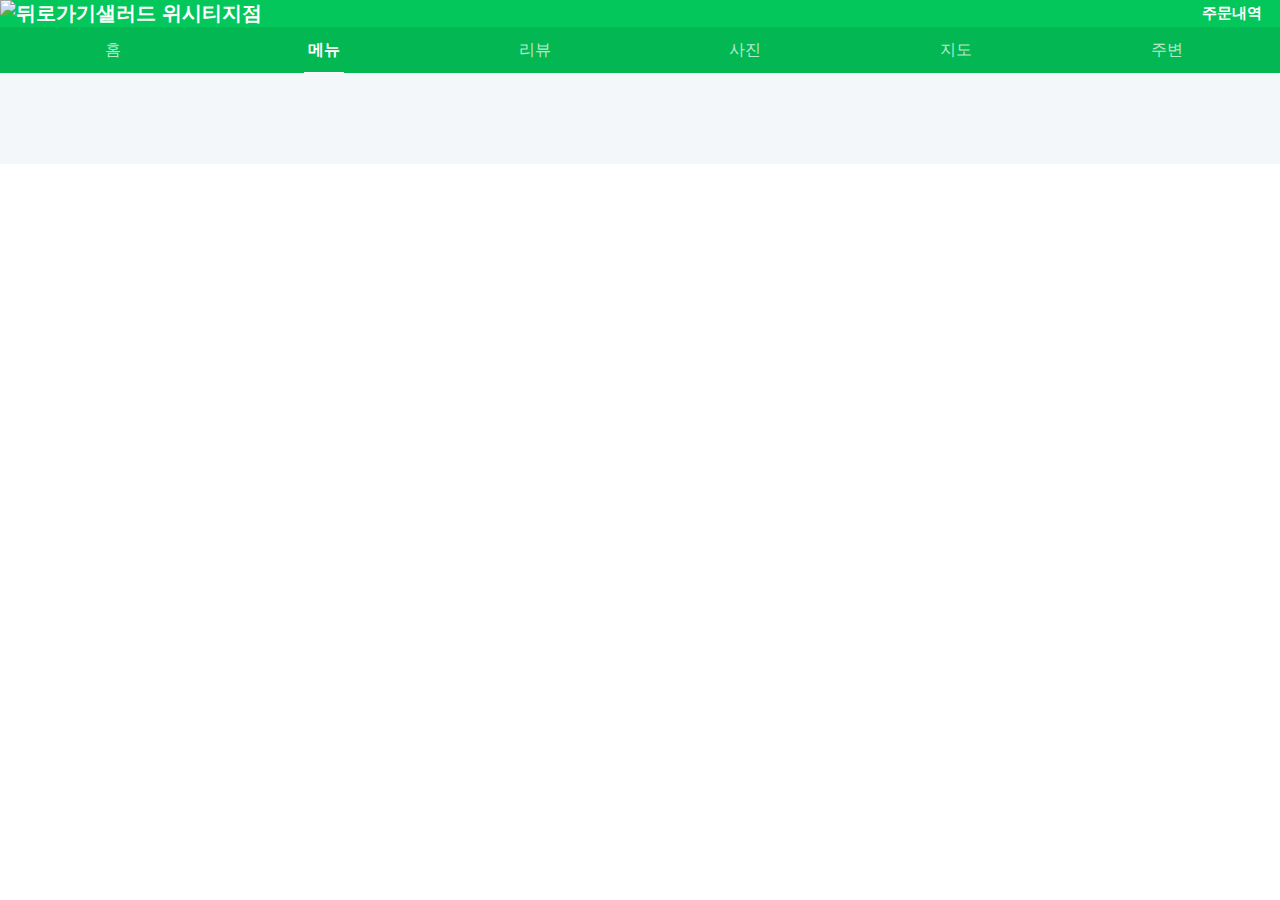
==== Markup_work1/docs/detail.html @ b6ff1b32 "sass 폴더 구조변경 / detail html 생성" ====
<!DOCTYPE html>
<html lang="en">
  <head>
    <meta charset="UTF-8" />
    <meta http-equiv="X-UA-Compatible" content="IE=edge" />
    <meta name="viewport" content="width=device-width, initial-scale=1.0" />
    <title>제로베이스 마크업</title>
    <link rel="stylesheet" href="../assets/css/styles.css" />
  </head>
  <body>
    <div class="container">
      <!-- 고정헤더영역 -->
      <header class="header-area">
        <div class="place-header" role="banner">
          <h1 class="title">
            <a href="#" class="link-back">
              <img src="../assets/images/ico-back.svg" alt="뒤로가기" />
            </a>
            샐러드 위시티지점
          </h1>
          <a href="#" class="my-orders">주문내역</a>
        </div>
        <div class="place-tab scroll-x" role="tablist">
          <!-- <div class="place-tab" role="tablist"> -->
          <div class="tab-inner">
            <a href="#" class="tab" role="tab">
              <span class="txt">홈</span>
            </a>
            <a href="#" class="tab is-active" role="tab">
              <span class="txt">메뉴</span>
            </a>
            <a href="#" class="tab" role="tab">
              <span class="txt">리뷰</span>
            </a>
            <a href="#" class="tab" role="tab">
              <span class="txt">사진</span>
            </a>
            <a href="#" class="tab" role="tab">
              <span class="txt">지도</span>
            </a>
            <a href="#" class="tab" role="tab">
              <span class="txt">주변</span>
            </a>
          </div>
        </div>
      </header>
      <!-- // 고정헤더영역 -->

      
    </div>
  </body>
</html>
---- Markup_work1/assets/css/styles.css ----
.screen-out {
  position: absolute;
  width: 0;
  height: 0;
  line-height: 0;
  overflow: hidden;
  text-indent: -9999px;
}

.scroll-x {
  overflow-x: auto;
  overflow-y: hidden;
  white-space: nowrap;
  -webkit-overflow-scrolling: touch;
  -ms-overflow-style: none;
  scrollbar-width: none;
}
.scroll-x::-webkit-scrollbar {
  display: none;
}

body {
  min-width: 320px;
  line-height: normal;
  font-size: 14px;
  color: #000;
  scroll-behavior: smooth;
  -webkit-font-smoothing: antialiased;
  -moz-osx-font-smoothing: grayscale;
}

body,
input,
textarea,
select,
table,
button,
code {
  font-family: Noto Sans KR, -apple-system, BlinkMacSystemFont, helvetica, Apple SD Gothic Neo, sans-serif;
  font-size: 16px;
}

*,
*::before,
*::after {
  box-sizing: border-box;
  margin: 0;
  padding: 0;
  -webkit-tap-highlight-color: rgba(0, 0, 0, 0);
}

.hidden,
[hidden] {
  display: none !important;
}

ul,
ol,
li {
  list-style: none;
}

a {
  color: inherit;
  cursor: pointer;
  text-decoration: none;
}
a:hover, a:focus {
  text-decoration: none;
}

button {
  border: 0;
  background-color: transparent;
  cursor: pointer;
}
button:disabled {
  cursor: not-allowed;
}

select,
input,
textarea,
button {
  -webkit-appearance: none;
}

input[type=number] {
  -moz-appearance: textfield;
}

input:disabled {
  background-color: rgba(255, 255, 255, 0);
  cursor: not-allowed;
}

select {
  border: 0;
  background-color: transparent;
  cursor: pointer;
}
select::-ms-expand {
  display: none;
}

input,
textarea {
  font-size: inherit;
  border: 0;
}
input::placeholder,
textarea::placeholder {
  /* Chrome, Safari, Firefox */
  color: #444;
  opacity: 1;
}
input:-ms-input-placeholder,
textarea:-ms-input-placeholder {
  /* IE, Edge */
  color: #444;
  opacity: 1;
}
input[readonly]::placeholder, input:disabled::placeholder,
textarea[readonly]::placeholder,
textarea:disabled::placeholder {
  /* Chrome, Safari, Firefox */
  color: rgba(0, 0, 0, 0.2);
  opacity: 1;
}
input[readonly]:-ms-input-placeholder, input:disabled:-ms-input-placeholder,
textarea[readonly]:-ms-input-placeholder,
textarea:disabled:-ms-input-placeholder {
  /* IE, Edge */
  color: rgba(0, 0, 0, 0.2);
  opacity: 1;
}
input::-ms-clear, input::-ms-reveal,
textarea::-ms-clear,
textarea::-ms-reveal {
  /* IE, Edge */
  display: none;
}
input::-webkit-inner-spin-button, input::-webkit-outer-spin-button,
textarea::-webkit-inner-spin-button,
textarea::-webkit-outer-spin-button {
  -webkit-appearance: none;
}

.header-area {
  position: fixed;
  top: 0;
  left: 0;
  width: 100%;
  background-color: #03c75a;
  color: #fff;
  z-index: 5000;
}
.header-area .place-header {
  display: flex;
  justify-content: space-between;
  align-items: center;
}
.header-area .place-header .title {
  display: flex;
  align-items: center;
  font-size: 20px;
  font-weight: 600;
}
.header-area .place-header .link-back {
  display: flex;
}
.header-area .place-header .my-orders {
  padding-right: 18px;
  font-size: 15px;
  font-weight: 700;
}
.header-area .place-tab {
  display: flex;
  height: 46px;
  background-color: #03b753;
}
.header-area .tab-inner {
  display: flex;
  justify-content: space-between;
  align-items: center;
  padding: 0 8px;
  width: 100%;
}
.header-area .tab-inner .tab {
  flex: 1;
  padding: 0 12px;
  font-size: 16px;
  text-align: center;
  opacity: 0.7;
}
.header-area .tab-inner .tab.is-active {
  font-weight: 700;
  opacity: 1;
}
.header-area .tab-inner .tab.is-active .txt::after {
  content: "";
  position: absolute;
  bottom: 0;
  left: 0;
  right: 0;
  height: 2px;
  background-color: #fff;
}
.header-area .tab-inner .tab .txt {
  position: relative;
  display: inline-block;
  padding: 0 4px;
  line-height: 48px;
}

.menu-item {
  display: flex;
  align-items: center;
  padding: 18px;
  margin: 0 -18px;
}
.menu-item:not(:last-child) {
  border-bottom: 1px solid #f2f2f2;
}
.menu-item .menu-detail {
  display: flex;
  align-items: center;
  flex: 1;
}
.menu-item .menu-img-area {
  position: relative;
  flex-shrink: 0;
  margin-right: 12px;
  border-radius: 5px;
  overflow: hidden;
}
.menu-item .menu-img-area:not(.no-img)::after {
  content: "";
  position: absolute;
  top: 0;
  left: 0;
  right: 0;
  bottom: 0;
  background-color: rgba(0, 0, 0, 0.06);
}
.menu-item .menu-img-area .menu-img {
  display: block;
}
.menu-item .menu-desc {
  margin-top: 4px;
  letter-spacing: -0.4px;
  color: #8f8f8f;
  font-size: 14px;
  line-height: 19px;
  max-height: 38px;
  overflow: hidden;
  display: -webkit-box;
  -webkit-line-clamp: 2;
  -webkit-box-orient: vertical; /* autoprefixer: off */
}
.menu-item .menu-price {
  margin-top: 4px;
  line-height: 1.4;
  font-size: 15px;
  font-weight: 700;
  color: #ff3d3b;
}
.menu-item .btn-cart {
  position: relative;
  display: flex;
  justify-content: center;
  align-items: center;
  margin-left: 16px;
  width: 40px;
  height: 40px;
  border-radius: 5px;
  border: 1px solid #f9f9f9;
}
.menu-item .btn-cart .ico-cart {
  width: 20px;
  height: 20px;
}
.menu-item .btn-cart .num {
  position: absolute;
  top: 3px;
  right: 3px;
  width: 18px;
  height: 18px;
  line-height: 18px;
  border-radius: 50%;
  background-color: #ff3d3b;
  font-size: 12px;
  font-weight: 700;
  text-align: center;
  color: #fff;
}
.menu-item .btn-cart.disabled {
  font-size: 12px;
  border: 0;
  background-color: #eee;
  color: #777;
  cursor: not-allowed;
  pointer-events: none;
}

.menu-name-group {
  display: flex;
  align-items: center;
}
.menu-name-group .menu-name {
  font-size: 17px;
  line-height: 22px;
  font-weight: 700;
  color: #333;
}
.menu-name-group .ico-new {
  margin-left: 4px;
}
.menu-name-group .badge-popular {
  margin-left: 6px;
}

.menu-info-group {
  display: flex;
  flex-shrink: 0;
  margin-top: 4px;
  font-size: 14px;
}
.menu-info-group .menu-grade {
  flex-shrink: 0;
  font-weight: 700;
  color: #333;
}
.menu-info-group .menu-grade .ico-star {
  margin-right: 2px;
}
.menu-info-group .menu-grade + .menu-number-of-order::before {
  content: "";
  display: inline-block;
  width: 1px;
  height: 12px;
  margin: 0 8px;
  background-color: #ededed;
  transform: translateY(1px);
}
.menu-info-group .menu-number-of-order {
  flex-shrink: 0;
  color: #8f8f8f;
}
.menu-info-group .menu-number-of-order em {
  margin-left: 4px;
  font-style: normal;
  font-weight: 700;
  color: #333;
}

.go-to-top {
  padding: 16px 0 32px;
  background-color: #fff;
  text-align: center;
}
.go-to-top .link {
  display: inline-block;
  padding: 8px 20px;
  border-radius: 20px;
  border: 1px solid #e5e5e5;
  background-color: #fff;
  font-size: 14px;
  font-weight: 700;
  color: #666;
  box-shadow: 0 2px 3px 0 rgba(0, 0, 0, 0.04);
  text-transform: uppercase;
}
.go-to-top .ico-up {
  position: relative;
  display: inline-block;
  margin-left: 4px;
  width: 10px;
  height: 10px;
}
.go-to-top .ico-up::before {
  content: "";
  position: absolute;
  top: 4px;
  left: 50%;
  width: 5px;
  height: 5px;
  border-top: 2px solid #666;
  border-left: 2px solid #666;
  transform: translate(-50%, -50%) rotate(45deg);
}
.go-to-top .ico-up::after {
  content: "";
  position: absolute;
  top: 3px;
  left: 50%;
  width: 2px;
  height: 7px;
  background-color: #666;
  transform: translateX(-50%);
}

.menu-category-area {
  position: sticky;
  top: 94px;
  margin-top: 10px;
  background-color: #fff;
  z-index: 5500;
}
.menu-category-area .common-inner {
  position: relative;
  border-bottom: 1px solid #fff;
}
.menu-category-area .common-inner::before {
  content: "";
  position: absolute;
  top: 0;
  left: 0;
  width: 18px;
  height: 100%;
  background-image: linear-gradient(to right, #fff 35%, rgba(255, 255, 255, 0));
  pointer-events: none;
  z-index: 1;
}
.menu-category-area .common-inner::after {
  content: "";
  position: absolute;
  top: 0;
  right: 0;
  width: 18px;
  height: 100%;
  background-image: linear-gradient(to right, rgba(255, 255, 255, 0), #fff 65%);
  pointer-events: none;
  z-index: 1;
}
.menu-category-area .category-list {
  display: flex;
  align-items: center;
  height: 54px;
}
.menu-category-area .category-item:first-child {
  padding-left: 18px;
}
.menu-category-area .category-item:last-child {
  padding-right: 18px;
}
.menu-category-area .category-tab {
  display: flex;
  align-content: center;
  padding: 0 12px;
  font-size: 16px;
  height: 30px;
  border-radius: 15px;
  color: #333;
  line-height: 29px;
}
.menu-category-area .category-tab.is-active {
  background-color: #424242;
  font-weight: 700;
  color: #fff;
}

.menu-list-area {
  padding: 28px 18px 10px;
  background-color: #fff;
}
.menu-list-area:not(.new):not(.popular) {
  margin-top: 10px;
}
.menu-list-area.new {
  border-bottom: 1px solid #f2f2f2;
}
.menu-list-area.is-closed {
  padding: 24px 18px;
}
.menu-list-area.is-closed + .is-closed {
  margin-top: 0;
  border-top: 1px solid #f2f2f2;
}
.menu-list-area.is-closed .ico-arrow {
  transform: rotate(180deg);
}
.menu-list-area.is-closed .menu-list {
  display: none;
}
.menu-list-area .menu-category {
  display: flex;
  justify-content: space-between;
  align-items: center;
}
.menu-list-area .title-area {
  display: flex;
  align-items: center;
}
.menu-list-area .title {
  font-size: 19px;
  font-weight: 700;
  color: #333;
  letter-spacing: -0.3px;
}
.menu-list-area .period {
  font-size: 14px;
  letter-spacing: -0.3px;
  color: #666;
}
.menu-list-area .period::before {
  content: "";
  display: inline-block;
  margin: 0 10px;
  width: 4px;
  height: 4px;
  border-radius: 100%;
  background-color: #ededed;
  vertical-align: middle;
}

.order-box-area {
  position: fixed;
  bottom: 0;
  left: 0;
  right: 0;
  height: 70px;
  border-top: 1px solid #e8e8e8;
  box-shadow: 0 0 6px 4px rgba(0, 0, 0, 0.03);
  background-color: #fff;
  z-index: 9100;
}
.order-box-area .common-inner {
  display: flex;
  justify-content: space-between;
  padding: 12px 18px;
}
.order-box-area .menu-name {
  font-size: 15px;
  color: #333;
  text-overflow: ellipsis;
  white-space: nowrap;
  overflow: hidden;
}
.order-box-area .menu-price {
  font-size: 18px;
  font-weight: 700;
  color: #ff3d3b;
  text-overflow: ellipsis;
  white-space: nowrap;
  overflow: hidden;
}
.order-box-area .btn-order {
  display: flex;
  justify-content: center;
  align-items: center;
  width: 128px;
  height: 46px;
  border-radius: 5px;
  background-image: linear-gradient(to right, #01d760, #0ad18e);
  font-weight: 700;
  letter-spacing: -0.3px;
  color: #fff;
}
.order-box-area .icon {
  position: relative;
  margin-top: 6px;
}
.order-box-area .ico-cart {
  width: 20px;
  height: 20px;
}
.order-box-area .num {
  position: absolute;
  top: -5px;
  right: -4px;
  width: 16px;
  height: 16px;
  line-height: 16px;
  border-radius: 50%;
  background-color: #ff3d3b;
  font-size: 12px;
  font-weight: 700;
  text-align: center;
  color: #fff;
}

.order-info-area {
  padding: 10px 18px 20px;
  border-bottom: 1px solid rgba(0, 0, 0, 0.04);
  background-color: #e7f7ff;
}
.order-info-area .info-main-title {
  line-height: 39px;
}
.order-info-area .title {
  display: flex;
  align-items: center;
  font-size: 20px;
  font-weight: 700;
  letter-spacing: -0.3px;
  color: #333;
}
.order-info-area .title .ico-n-logo {
  margin-right: 6px;
  width: 24px;
  height: 24px;
}

.tab-switch-box {
  display: flex;
  align-items: center;
  margin-top: 12px;
}
.tab-switch-box .tab-switch {
  flex: 1;
  background-color: rgba(0, 0, 0, 0.06);
  line-height: 40px;
  font-size: 13px;
  font-weight: 700;
  color: #666;
  text-align: center;
}
.tab-switch-box .tab-switch.is-active {
  position: relative;
  flex-grow: 1.2;
  border: 1px solid #333;
  background-color: #fff;
  font-size: 15px;
  color: #333;
  box-shadow: 0 2px 3px 0 rgba(0, 0, 0, 0.05);
}
.tab-switch-box .tab-switch.is-active::after {
  content: "";
  position: absolute;
  bottom: -9px;
  left: 50%;
  width: 10px;
  height: 10px;
  border: 1px solid;
  border-width: 0 1px 1px 0;
  background-color: #fff;
  transform: rotate(45deg) translateX(-50%);
}
.tab-switch-box .tab-switch.is-active .ico-check {
  display: inline-block;
  margin-left: 4px;
  vertical-align: middle;
}
.tab-switch-box .ico-check {
  display: none;
}

.info-main-notice {
  display: flex;
  align-items: center;
  margin-top: 16px;
  padding: 12px 16px;
  border-radius: 2px;
  background-color: #fff;
  font-size: 14px;
  letter-spacing: -0.3px;
  color: #333;
}
.info-main-notice.alert {
  color: #ff3d3b;
  font-weight: 700;
}
.info-main-notice .ico-clock {
  margin-top: 6px;
}

.dimmed-layer {
  position: fixed;
  top: 0;
  left: 0;
  right: 0;
  bottom: 0;
  background-color: rgba(0, 0, 0, 0.8);
  z-index: 9999;
}

.order-type-popup {
  position: fixed;
  bottom: 0;
  left: 0;
  right: 0;
  padding: 32px 0 40px;
  border-radius: 16px 16px 0 0;
  background-color: #fff;
  text-align: center;
  z-index: 10000;
}
.order-type-popup .title {
  font-size: 20px;
  font-weight: 700;
  color: #000;
}
.order-type-popup .type-list {
  display: flex;
  margin-top: 32px;
}
.order-type-popup .type-item {
  flex: 1;
}
.order-type-popup .type-item + .type-item {
  border-left: 1px solid #f2f2f2;
}
.order-type-popup .icon {
  width: 100px;
  height: auto;
  padding: 15px;
  color: #03c75a;
}
.order-type-popup .desc {
  margin-top: 8px;
  font-size: 15px;
  line-height: 1.5;
  font-weight: 600;
  color: #000;
}
.order-type-popup .btn-selection {
  display: inline-block;
  margin-top: 10px;
  padding: 6px 18px;
  font-size: 16px;
  font-weight: 700;
  border-radius: 28px;
  background-color: #424242;
  color: #fff;
}

.recent-order-area {
  display: flex;
  margin-top: 16px;
  padding: 18px 0;
  border-radius: 2px;
  background-color: #fff;
}
.recent-order-area .recent-title {
  display: flex;
  flex-direction: column;
  justify-content: center;
  align-items: center;
  flex-shrink: 0;
  padding: 8px;
  border-right: 1px solid #f2f2f2;
  line-height: 1.42;
  font-size: 12px;
  font-weight: 700;
  color: #333;
}
.recent-order-area .recent-title .ico-clock {
  margin-bottom: 4px;
  width: 14px;
}
.recent-order-area .recent-menu-list {
  display: flex;
}
.recent-order-area .recent-menu-item {
  box-sizing: content-box;
  padding-left: 16px;
  width: 80px;
  text-align: center;
}
.recent-order-area .recent-menu-item.is-ordered {
  padding-right: 16px;
  border-right: 1px solid #f2f2f2;
}
.recent-order-area .recent-menu-item:last-child {
  padding-right: 18px;
}
.recent-order-area .menu-img-area {
  position: relative;
  width: 80px;
  height: 80px;
  border: 1px solid #f9f9f9;
  border-radius: 100%;
  background-color: rgba(0, 0, 0, 0.01);
}
.recent-order-area .badge-popular {
  position: absolute;
  top: 0;
  left: 0;
  padding: 0 5px;
  border-radius: 10px;
  line-height: 16px;
  font-size: 11px;
  font-weight: 700;
  background-color: #ff61a7;
  color: #fff;
}
.recent-order-area .menu-img {
  width: 100%;
  height: 100%;
  border-radius: 100%;
}
.recent-order-area .badge-cart {
  position: absolute;
  bottom: 0;
  right: 0;
  display: flex;
  padding: 6px;
  border: 1px solid #e5e5e5;
  border-radius: 100%;
  background-color: #f8fafb;
}
.recent-order-area .ico-cart {
  width: 16px;
  height: 16px;
}
.recent-order-area .menu-name {
  margin-top: 8px;
  font-weight: 600;
  font-size: 14px;
  text-overflow: ellipsis;
  white-space: nowrap;
  overflow: hidden;
}
.recent-order-area .menu-price {
  font-size: 13px;
  font-weight: 700;
  color: #ff3d3b;
}

.container {
  padding-top: 94px;
  padding-bottom: 70px;
  background-color: #f4f7f9;
}

.common-inner {
  margin: 0 auto;
  max-width: 720px;
}

.badge-popular {
  display: inline-block;
  padding: 0 5px;
  border-radius: 10px;
  font-size: 11px;
  line-height: 16px;
  font-weight: 700;
  background-color: #ff61a7;
  color: #fff;
}
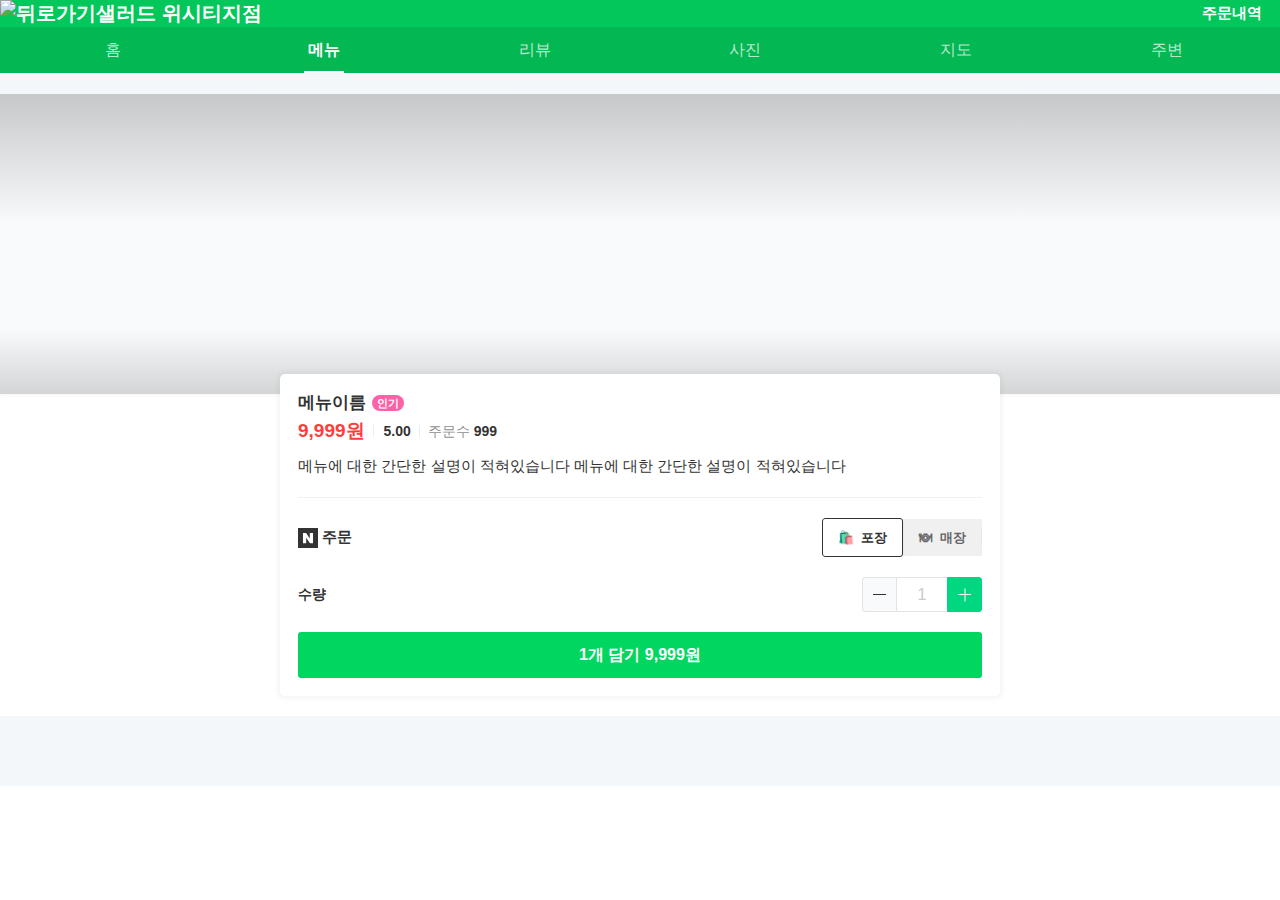
==== commit 6dff9af3: "공통 컴포넌트(.amount-select)" ====
--- a/Markup_work1/docs/detail.html
+++ b/Markup_work1/docs/detail.html
@@ -21,32 +21,81 @@
           <a href="#" class="my-orders">주문내역</a>
         </div>
         <div class="place-tab scroll-x" role="tablist">
-          <!-- <div class="place-tab" role="tablist"> -->
           <div class="tab-inner">
-            <a href="#" class="tab" role="tab">
-              <span class="txt">홈</span>
-            </a>
-            <a href="#" class="tab is-active" role="tab">
-              <span class="txt">메뉴</span>
-            </a>
-            <a href="#" class="tab" role="tab">
-              <span class="txt">리뷰</span>
-            </a>
-            <a href="#" class="tab" role="tab">
-              <span class="txt">사진</span>
-            </a>
-            <a href="#" class="tab" role="tab">
-              <span class="txt">지도</span>
-            </a>
-            <a href="#" class="tab" role="tab">
-              <span class="txt">주변</span>
-            </a>
+            <a href="#" class="tab" role="tab"><span class="txt">홈</span></a>
+            <a href="#" class="tab is-active" role="tab"><span class="txt">메뉴</span></a>
+            <a href="#" class="tab" role="tab"><span class="txt">리뷰</span></a>
+            <a href="#" class="tab" role="tab"><span class="txt">사진</span></a>
+            <a href="#" class="tab" role="tab"><span class="txt">지도</span></a>
+            <a href="#" class="tab" role="tab"><span class="txt">주변</span></a>
           </div>
         </div>
       </header>
       <!-- // 고정헤더영역 -->
+      <div class="menu-detail-area">
+        <!-- 메뉴이미지영역 -->
+        <div
+          class="menu-img"
+          style="
+            background-image: url('https://ldb-phinf.pstatic.net/20200416_252/1587007251652svUkx_PNG/%C4%A5%B8%AE%BA%A3%C0%CC%C4%C1_%BF%FA%BA%BC.png?type=f459_345_60_sharpen');
+          "
+        ></div>
+        <!-- 메뉴주문정보영역 -->
+        <div class="menu-info-area">
+          <div class="common-inner">
+            <!-- 메뉴정보영역 -->
+            <p class="menu-name-group">
+              <span class="menu-name">메뉴이름</span>
+              <span class="badge-popular">인기</span>
+            </p>
 
-      
+            <div class="menu-info-group">
+              <span class="menu-price">9,999원</span>
+              <span class="menu-grade"><img src="../assets/images/ico-star.svg" alt="" class="ico-star" />5.00</span>
+              <span class="menu-number-of-order">주문수<em>999</em></span>
+            </div>
+
+            <p class="menu-desc">메뉴에 대한 간단한 설명이 적혀있습니다 메뉴에 대한 간단한 설명이 적혀있습니다</p>
+            <!-- //메뉴정보영역 -->
+            <!-- 메뉴주문영역 -->
+            <div class="order-type-area">
+              <div class="type-select">
+                <div class="title">
+                  <svg viewBox="0 0 18 18" class="ico-n-logo">
+                    <path
+                      fill-rule="evenodd"
+                      fill="currentColor"
+                      d="M18 0v18H0V0h18zM7.255 4.582H4.473v9.054h2.915V8.79l3.357 4.846h2.782V4.582h-2.915v4.846L7.255 4.582z"
+                    ></path>
+                  </svg>
+                  주문
+                </div>
+                <div class="tab-switch-box" role="tablist">
+                  <a href="#" class="tab-switch is-active" role="tab">🛍️&nbsp;&nbsp;포장</a>
+                  <a href="#" class="tab-switch" role="tab"
+                    >🍽&nbsp;&nbsp;매장<img
+                      src="../assets/images/ico-check.svg"
+                      alt=""
+                      class="ico-check"
+                      aria-hidden="true"
+                  /></a>
+                </div>
+              </div>
+              <div class="type-amount">
+                <div class="title">수량</div>
+                <div class="amount-select">
+                  <button class="btn-minus" aria-label="빼기" enabled></button>
+                  <span class="amount disabled">1</span>
+                  <button class="btn-plus enabled" aria-label="더하기" enabled></button>
+                </div>
+              </div>
+              <button class="btn-order">1개 담기 9,999원</button>
+              <!-- <button class="btn-order" disabled>지금 주문 가능한 시간이 아닙니다.</button> -->
+            </div>
+            <!-- // 메뉴주문영역 -->
+          </div>
+        </div>
+      </div>
     </div>
   </body>
 </html>
--- a/Markup_work1/assets/css/styles.css
+++ b/Markup_work1/assets/css/styles.css
@@ -146,6 +146,74 @@
   -webkit-appearance: none;
 }
 
+.amount-select {
+  display: flex;
+  align-items: center;
+  height: 35px;
+}
+.amount-select .btn-minus,
+.amount-select .btn-plus {
+  position: relative;
+  display: flex;
+  justify-content: center;
+  align-items: center;
+  width: 35px;
+  height: 35px;
+  border: 1px solid #e3e3e3;
+  background-color: #f8fafb;
+  color: #333;
+}
+.amount-select .btn-minus.enabled,
+.amount-select .btn-plus.enabled {
+  border-color: #00d780;
+  background-color: #00d780;
+  color: #fff;
+}
+.amount-select .btn-minus:disabled,
+.amount-select .btn-plus:disabled {
+  color: #eee;
+}
+.amount-select .btn-minus::before,
+.amount-select .btn-plus::before {
+  content: "";
+  display: block;
+  width: 13px;
+  height: 1px;
+  background-color: currentColor;
+}
+.amount-select .btn-minus {
+  border-radius: 3px 0 0 3px;
+}
+.amount-select .btn-plus {
+  border-radius: 0 3px 3px 0;
+}
+.amount-select .btn-plus::after {
+  content: "";
+  position: absolute;
+  top: 50%;
+  left: 50%;
+  display: block;
+  width: 1px;
+  height: 13px;
+  background-color: currentColor;
+  transform: translate(-50%, -50%);
+}
+.amount-select .amount {
+  display: flex;
+  justify-content: center;
+  align-items: center;
+  width: 50px;
+  height: 35px;
+  border-top: 1px solid #e3e3e3;
+  border-bottom: 1px solid #e3e3e3;
+  font-weight: 700;
+  color: #242424;
+}
+.amount-select .amount.disabled {
+  font-weight: 400;
+  color: #c9c9c9;
+}
+
 .header-area {
   position: fixed;
   top: 0;
@@ -210,7 +278,7 @@
   position: relative;
   display: inline-block;
   padding: 0 4px;
-  line-height: 48px;
+  line-height: 46px;
 }
 
 .menu-item {
@@ -754,16 +822,17 @@
 }
 .recent-order-area .recent-menu-item {
   box-sizing: content-box;
-  padding-left: 16px;
+  position: relative;
+  padding-right: 16px;
   width: 80px;
   text-align: center;
 }
 .recent-order-area .recent-menu-item.is-ordered {
-  padding-right: 16px;
+  padding-left: 16px;
   border-right: 1px solid #f2f2f2;
 }
-.recent-order-area .recent-menu-item:last-child {
-  padding-right: 18px;
+.recent-order-area .recent-menu-item.is-ordered + .recent-menu-item {
+  padding-left: 16px;
 }
 .recent-order-area .menu-img-area {
   position: relative;
@@ -792,8 +861,8 @@
 }
 .recent-order-area .badge-cart {
   position: absolute;
-  bottom: 0;
-  right: 0;
+  top: 50px;
+  right: 10px;
   display: flex;
   padding: 6px;
   border: 1px solid #e5e5e5;
@@ -818,6 +887,162 @@
   color: #ff3d3b;
 }
 
+.menu-detail-area {
+  background-color: #fff;
+}
+.menu-detail-area .menu-img {
+  position: relative;
+  height: 300px;
+  background-color: #f8fafb;
+  background-repeat: no-repeat;
+  background-position: center;
+  background-size: cover;
+  box-shadow: 0 2px 4px 0 rgba(0, 0, 0, 0.03);
+}
+.menu-detail-area .menu-img::before {
+  content: "";
+  position: absolute;
+  top: 0;
+  left: 0;
+  right: 0;
+  height: 130px;
+  background-image: linear-gradient(to bottom, #000, rgba(0, 0, 0, 0));
+  z-index: 1;
+  opacity: 0.2;
+}
+.menu-detail-area .menu-img::after {
+  content: "";
+  position: absolute;
+  bottom: 0;
+  left: 0;
+  right: 0;
+  height: 65px;
+  background-image: linear-gradient(to top, #000, rgba(0, 0, 0, 0));
+  z-index: 1;
+  opacity: 0.15;
+}
+.menu-detail-area .menu-info-area {
+  margin-top: -20px;
+  padding: 0 18px 20px;
+}
+.menu-detail-area .menu-info-area .common-inner {
+  position: relative;
+  border-radius: 5px;
+  background-color: #fff;
+  padding: 18px;
+  box-shadow: 0 0 4px 3px rgba(0, 0, 0, 0.04);
+  z-index: 1;
+}
+.menu-detail-area .menu-info-area .menu-info-group {
+  margin-top: 5px;
+}
+.menu-detail-area .menu-info-area .menu-info-group .menu-price {
+  line-height: 24px;
+  font-size: 19px;
+  font-weight: 700;
+  color: #ff3d3b;
+}
+.menu-detail-area .menu-info-area .menu-info-group .menu-grade::before,
+.menu-detail-area .menu-info-area .menu-info-group .menu-number-of-order::before {
+  content: "";
+  display: inline-block;
+  width: 1px;
+  margin: 0 8px;
+  height: 12px;
+  background-color: #ededed;
+  transform: translateY(1px);
+}
+.menu-detail-area .menu-info-area .menu-info-group .menu-grade,
+.menu-detail-area .menu-info-area .menu-info-group .menu-number-of-order {
+  line-height: 24px;
+}
+.menu-detail-area .menu-info-area .menu-desc {
+  margin-top: 12px;
+  font-size: 15px;
+  line-height: 22px;
+  color: #333;
+}
+.menu-detail-area .order-type-area {
+  margin-top: 20px;
+  padding-top: 20px;
+  border-top: 1px solid #f2f2f2;
+}
+.menu-detail-area .order-type-area .type-select,
+.menu-detail-area .order-type-area .type-amount {
+  display: flex;
+  justify-content: space-between;
+  align-items: center;
+}
+.menu-detail-area .order-type-area .type-select .title {
+  display: flex;
+  align-items: center;
+  font-size: 15px;
+  font-weight: 700;
+  letter-spacing: -0.3px;
+  color: #333;
+}
+.menu-detail-area .order-type-area .type-select .ico-n-logo {
+  margin-right: 4px;
+  width: 20px;
+}
+.menu-detail-area .order-type-area .type-select .tab-switch-box {
+  margin-top: 0;
+  border-radius: 3px;
+  overflow: hidden;
+}
+.menu-detail-area .order-type-area .type-select .tab-switch {
+  width: 80px;
+  line-height: 37px;
+  font-size: 13px;
+}
+.menu-detail-area .order-type-area .type-select .tab-switch.is-active {
+  flex: 1;
+  border-radius: 3px;
+}
+.menu-detail-area .order-type-area .type-select .tab-switch.is-active::after {
+  display: none;
+}
+.menu-detail-area .order-type-area .type-select .tab-switch + .tab-switch {
+  position: relative;
+}
+.menu-detail-area .order-type-area .type-select .tab-switch + .tab-switch::before {
+  content: "";
+  display: block;
+  position: absolute;
+  top: 10px;
+  right: 0;
+  width: 1px;
+  height: 17px;
+  background-color: #e7e7e7;
+}
+.menu-detail-area .order-type-area .type-amount {
+  margin-top: 20px;
+}
+.menu-detail-area .order-type-area .type-amount .title {
+  font-size: 14px;
+  font-weight: 700;
+  letter-spacing: -0.3px;
+  color: #333;
+}
+.menu-detail-area .order-type-area .btn-order {
+  display: block;
+  margin-top: 20px;
+  padding: 0 12px;
+  width: 100%;
+  line-height: 46px;
+  border-radius: 3px;
+  font-weight: 700;
+  background-color: #01d760;
+  color: #fff;
+  text-overflow: ellipsis;
+  white-space: nowrap;
+  overflow: hidden;
+}
+.menu-detail-area .order-type-area .btn-order:disabled {
+  background-color: #c9c9c9;
+  color: #fff;
+}
+
 .container {
   padding-top: 94px;
   padding-bottom: 70px;
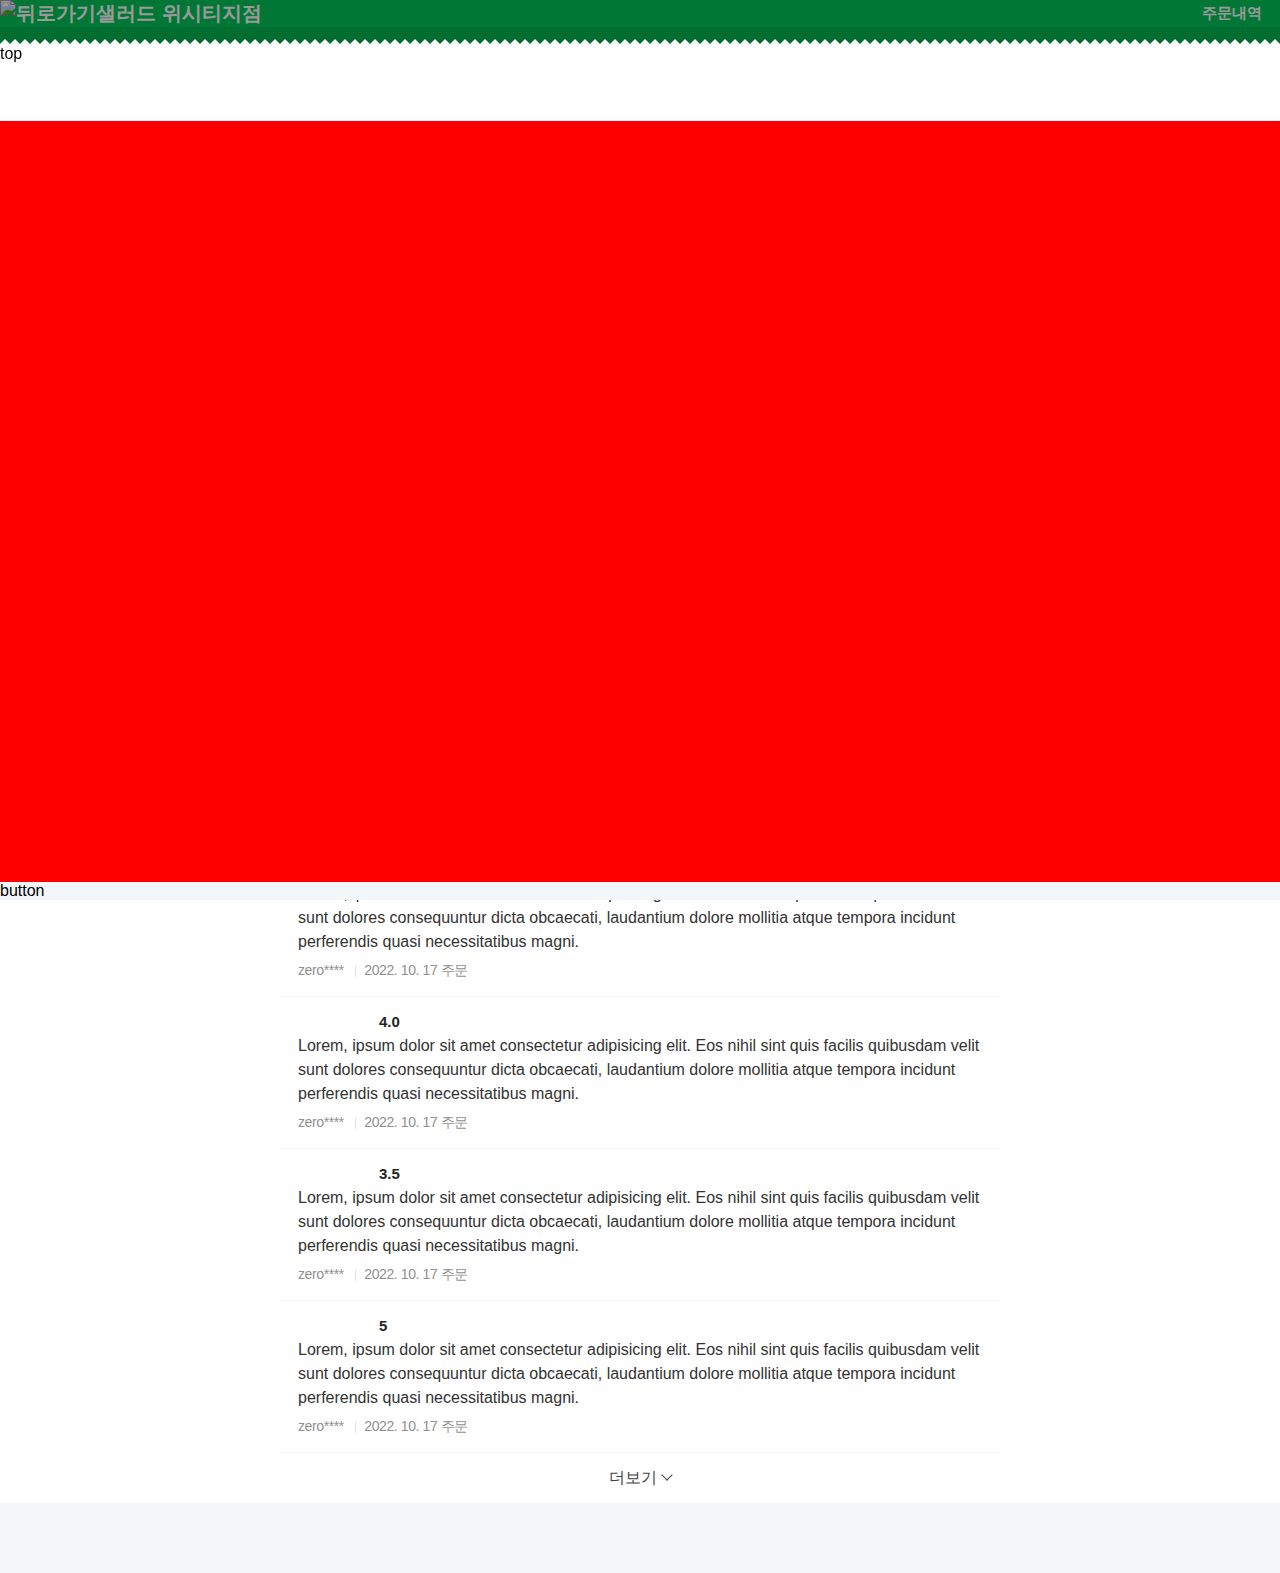
==== commit e818bf26: "옵션 선택 영역 - 전체 레이아웃" ====
--- a/Markup_work1/docs/detail.html
+++ b/Markup_work1/docs/detail.html
@@ -7,7 +7,7 @@
     <title>제로베이스 마크업</title>
     <link rel="stylesheet" href="../assets/css/styles.css" />
   </head>
-  <body>
+  <body class="scroll-off">
     <div class="container">
       <!-- 고정헤더영역 -->
       <header class="header-area">
@@ -96,6 +96,152 @@
           </div>
         </div>
       </div>
+
+      <!-- 주문자리뷰영역 -->
+      <div class="menu-review-area">
+        <!-- 주문자 사진 -->
+        <div class="orderer-img-area">
+          <div class="common-inner">
+            <div class="title">주문자 사진<span class="num">99</span></div>
+            <div class="scroll-x">
+              <ul class="orderer-pic-list">
+                <li class="orderer-pic-item">
+                  <a href="#" class="orderer-pic-link">
+                    <img src="https://via.placeholder.com/104/fff/000" alt="" />
+                  </a>
+                </li>
+                <li class="orderer-pic-item">
+                  <a href="#" class="orderer-pic-link">
+                    <img src="https://via.placeholder.com/104/fff/000" alt="" />
+                  </a>
+                </li>
+                <li class="orderer-pic-item">
+                  <a href="#" class="orderer-pic-link">
+                    <img src="https://via.placeholder.com/104/fff/000" alt="" />
+                  </a>
+                </li>
+                <li class="orderer-pic-item">
+                  <a href="#" class="orderer-pic-link">
+                    <img src="https://via.placeholder.com/104/fff/000" alt="" />
+                  </a>
+                </li>
+                <li class="orderer-pic-item">
+                  <a href="#" class="orderer-pic-link">
+                    <img src="https://via.placeholder.com/104/fff/000" alt="" />
+                  </a>
+                </li>
+              </ul>
+            </div>
+          </div>
+        </div>
+        <!-- // 주문자 사진 -->
+
+        <!-- 주문자리뷰 -->
+        <div class="orderer-review-area">
+          <div class="common-inner">
+            <div class="title">주문자 리뷰<span class="num">999</span></div>
+            <ul class="review-list">
+              <li class="review-item">
+                <div class="review-star">
+                  <span class="ico-star-group">
+                    <span class="ico-star-group-fill" style="width: 90%"></span>
+                  </span>
+                  <span class="point">4.5</span>
+                </div>
+                <p class="review-text">
+                  Lorem, ipsum dolor sit amet consectetur adipisicing elit. Eos nihil sint quis facilis quibusdam velit
+                  sunt dolores consequuntur dicta obcaecati, laudantium dolore mollitia atque tempora incidunt
+                  perferendis quasi necessitatibus magni.
+                </p>
+                <div class="review-info">
+                  <span class="review-nickname">zero****</span>
+                  <span class="review-date">2022. 10. 17 주문</span>
+                </div>
+              </li>
+
+              <li class="review-item">
+                <div class="review-star">
+                  <span class="ico-star-group">
+                    <span class="ico-star-group-fill" style="width: 80%"></span>
+                  </span>
+                  <span class="point">4.0</span>
+                </div>
+                <p class="review-text">
+                  Lorem, ipsum dolor sit amet consectetur adipisicing elit. Eos nihil sint quis facilis quibusdam velit
+                  sunt dolores consequuntur dicta obcaecati, laudantium dolore mollitia atque tempora incidunt
+                  perferendis quasi necessitatibus magni.
+                </p>
+                <div class="review-info">
+                  <span class="review-nickname">zero****</span>
+                  <span class="review-date">2022. 10. 17 주문</span>
+                </div>
+              </li>
+              <li class="review-item">
+                <div class="review-star">
+                  <span class="ico-star-group">
+                    <span class="ico-star-group-fill" style="width: 70%"></span>
+                  </span>
+                  <span class="point">3.5</span>
+                </div>
+                <p class="review-text">
+                  Lorem, ipsum dolor sit amet consectetur adipisicing elit. Eos nihil sint quis facilis quibusdam velit
+                  sunt dolores consequuntur dicta obcaecati, laudantium dolore mollitia atque tempora incidunt
+                  perferendis quasi necessitatibus magni.
+                </p>
+                <div class="review-info">
+                  <span class="review-nickname">zero****</span>
+                  <span class="review-date">2022. 10. 17 주문</span>
+                </div>
+              </li>
+              <li class="review-item">
+                <div class="review-star">
+                  <span class="ico-star-group">
+                    <span class="ico-star-group-fill" style="width: 100%"></span>
+                  </span>
+                  <span class="point">5</span>
+                </div>
+                <p class="review-text">
+                  Lorem, ipsum dolor sit amet consectetur adipisicing elit. Eos nihil sint quis facilis quibusdam velit
+                  sunt dolores consequuntur dicta obcaecati, laudantium dolore mollitia atque tempora incidunt
+                  perferendis quasi necessitatibus magni.
+                </p>
+                <div class="review-info">
+                  <span class="review-nickname">zero****</span>
+                  <span class="review-date">2022. 10. 17 주문</span>
+                </div>
+              </li>
+            </ul>
+
+            <button class="btn-more">더보기</button>
+          </div>
+        </div>
+        <!-- // 주문자리뷰 -->
+      </div>
+      <!-- // 주문자리뷰영역 -->
+
+      <!-- 옵션팝업영역 -->
+      <div class="option-popup-area">
+        <div class="dimmed-layer light"></div>
+        <div class="menu-option-popup">
+          <svg class="content-top-pattern" width="100%" height="100%">
+            <defs>
+              <pattern id="pattern-triangle" x="0" y="0" width="10" height="11" patternUnits="userSpaceOnUse">
+                <polygon points="5 5, 10 10, 10 11, 0 11, 0 10"></polygon>
+              </pattern>
+            </defs>
+            <rect x="0" y="0" width="100%" height="100%" fill="url(#pattern-triangle)"></rect>
+          </svg>
+
+          <div class="content-top">top</div>
+          <div class="content-body">
+            <div style="height: 1000px;"></div>
+          </div>
+          <div class="contet-button">
+            <button>button</button>
+          </div>
+        </div>
+      </div>
+      <!-- //옵션팝업영역 -->
     </div>
   </body>
 </html>
--- a/Markup_work1/assets/css/styles.css
+++ b/Markup_work1/assets/css/styles.css
@@ -17,6 +17,12 @@
 }
 .scroll-x::-webkit-scrollbar {
   display: none;
+}
+
+body.scroll-off {
+  overflow: hidden;
+  -ms-touch-action: none;
+  touch-action: none;
 }
 
 body {
@@ -733,6 +739,498 @@
   margin-top: 6px;
 }
 
+.order-type-popup {
+  position: fixed;
+  bottom: 0;
+  left: 0;
+  right: 0;
+  padding: 32px 0 40px;
+  border-radius: 16px 16px 0 0;
+  background-color: #fff;
+  text-align: center;
+  z-index: 10000;
+}
+.order-type-popup .title {
+  font-size: 20px;
+  font-weight: 700;
+  color: #000;
+}
+.order-type-popup .type-list {
+  display: flex;
+  margin-top: 32px;
+}
+.order-type-popup .type-item {
+  flex: 1;
+}
+.order-type-popup .type-item + .type-item {
+  border-left: 1px solid #f2f2f2;
+}
+.order-type-popup .icon {
+  width: 100px;
+  height: auto;
+  padding: 15px;
+  color: #03c75a;
+}
+.order-type-popup .desc {
+  margin-top: 8px;
+  font-size: 15px;
+  line-height: 1.5;
+  font-weight: 600;
+  color: #000;
+}
+.order-type-popup .btn-selection {
+  display: inline-block;
+  margin-top: 10px;
+  padding: 6px 18px;
+  font-size: 16px;
+  font-weight: 700;
+  border-radius: 28px;
+  background-color: #424242;
+  color: #fff;
+}
+
+.recent-order-area {
+  display: flex;
+  margin-top: 16px;
+  padding: 18px 0;
+  border-radius: 2px;
+  background-color: #fff;
+}
+.recent-order-area .recent-title {
+  display: flex;
+  flex-direction: column;
+  justify-content: center;
+  align-items: center;
+  flex-shrink: 0;
+  padding: 8px;
+  border-right: 1px solid #f2f2f2;
+  line-height: 1.42;
+  font-size: 12px;
+  font-weight: 700;
+  color: #333;
+}
+.recent-order-area .recent-title .ico-clock {
+  margin-bottom: 4px;
+  width: 14px;
+}
+.recent-order-area .recent-menu-list {
+  display: flex;
+}
+.recent-order-area .recent-menu-item {
+  box-sizing: content-box;
+  position: relative;
+  padding-right: 16px;
+  width: 80px;
+  text-align: center;
+}
+.recent-order-area .recent-menu-item.is-ordered {
+  padding-left: 16px;
+  border-right: 1px solid #f2f2f2;
+}
+.recent-order-area .recent-menu-item.is-ordered + .recent-menu-item {
+  padding-left: 16px;
+}
+.recent-order-area .menu-img-area {
+  position: relative;
+  width: 80px;
+  height: 80px;
+  border: 1px solid #f9f9f9;
+  border-radius: 100%;
+  background-color: rgba(0, 0, 0, 0.01);
+}
+.recent-order-area .badge-popular {
+  position: absolute;
+  top: 0;
+  left: 0;
+  padding: 0 5px;
+  border-radius: 10px;
+  line-height: 16px;
+  font-size: 11px;
+  font-weight: 700;
+  background-color: #ff61a7;
+  color: #fff;
+}
+.recent-order-area .menu-img {
+  width: 100%;
+  height: 100%;
+  border-radius: 100%;
+}
+.recent-order-area .badge-cart {
+  position: absolute;
+  top: 50px;
+  right: 10px;
+  display: flex;
+  padding: 6px;
+  border: 1px solid #e5e5e5;
+  border-radius: 100%;
+  background-color: #f8fafb;
+}
+.recent-order-area .ico-cart {
+  width: 16px;
+  height: 16px;
+}
+.recent-order-area .menu-name {
+  margin-top: 8px;
+  font-weight: 600;
+  font-size: 14px;
+  text-overflow: ellipsis;
+  white-space: nowrap;
+  overflow: hidden;
+}
+.recent-order-area .menu-price {
+  font-size: 13px;
+  font-weight: 700;
+  color: #ff3d3b;
+}
+
+.menu-detail-area {
+  background-color: #fff;
+}
+.menu-detail-area .menu-img {
+  position: relative;
+  height: 300px;
+  background-color: #f8fafb;
+  background-repeat: no-repeat;
+  background-position: center;
+  background-size: cover;
+  box-shadow: 0 2px 4px 0 rgba(0, 0, 0, 0.03);
+}
+.menu-detail-area .menu-img::before {
+  content: "";
+  position: absolute;
+  top: 0;
+  left: 0;
+  right: 0;
+  height: 130px;
+  background-image: linear-gradient(to bottom, #000, rgba(0, 0, 0, 0));
+  z-index: 1;
+  opacity: 0.2;
+}
+.menu-detail-area .menu-img::after {
+  content: "";
+  position: absolute;
+  bottom: 0;
+  left: 0;
+  right: 0;
+  height: 65px;
+  background-image: linear-gradient(to top, #000, rgba(0, 0, 0, 0));
+  z-index: 1;
+  opacity: 0.15;
+}
+.menu-detail-area .menu-info-area {
+  margin-top: -20px;
+  padding: 0 18px 20px;
+}
+.menu-detail-area .menu-info-area .common-inner {
+  position: relative;
+  border-radius: 5px;
+  background-color: #fff;
+  padding: 18px;
+  box-shadow: 0 0 4px 3px rgba(0, 0, 0, 0.04);
+  z-index: 1;
+}
+.menu-detail-area .menu-info-area .menu-info-group {
+  margin-top: 5px;
+}
+.menu-detail-area .menu-info-area .menu-info-group .menu-price {
+  line-height: 24px;
+  font-size: 19px;
+  font-weight: 700;
+  color: #ff3d3b;
+}
+.menu-detail-area .menu-info-area .menu-info-group .menu-grade::before,
+.menu-detail-area .menu-info-area .menu-info-group .menu-number-of-order::before {
+  content: "";
+  display: inline-block;
+  width: 1px;
+  margin: 0 8px;
+  height: 12px;
+  background-color: #ededed;
+  transform: translateY(1px);
+}
+.menu-detail-area .menu-info-area .menu-info-group .menu-grade,
+.menu-detail-area .menu-info-area .menu-info-group .menu-number-of-order {
+  line-height: 24px;
+}
+.menu-detail-area .menu-info-area .menu-desc {
+  margin-top: 12px;
+  font-size: 15px;
+  line-height: 22px;
+  color: #333;
+}
+.menu-detail-area .order-type-area {
+  margin-top: 20px;
+  padding-top: 20px;
+  border-top: 1px solid #f2f2f2;
+}
+.menu-detail-area .order-type-area .type-select,
+.menu-detail-area .order-type-area .type-amount {
+  display: flex;
+  justify-content: space-between;
+  align-items: center;
+}
+.menu-detail-area .order-type-area .type-select .title {
+  display: flex;
+  align-items: center;
+  font-size: 15px;
+  font-weight: 700;
+  letter-spacing: -0.3px;
+  color: #333;
+}
+.menu-detail-area .order-type-area .type-select .ico-n-logo {
+  margin-right: 4px;
+  width: 20px;
+}
+.menu-detail-area .order-type-area .type-select .tab-switch-box {
+  margin-top: 0;
+  border-radius: 3px;
+  overflow: hidden;
+}
+.menu-detail-area .order-type-area .type-select .tab-switch {
+  width: 80px;
+  line-height: 37px;
+  font-size: 13px;
+}
+.menu-detail-area .order-type-area .type-select .tab-switch.is-active {
+  flex: 1;
+  border-radius: 3px;
+}
+.menu-detail-area .order-type-area .type-select .tab-switch.is-active::after {
+  display: none;
+}
+.menu-detail-area .order-type-area .type-select .tab-switch + .tab-switch {
+  position: relative;
+}
+.menu-detail-area .order-type-area .type-select .tab-switch + .tab-switch::before {
+  content: "";
+  display: block;
+  position: absolute;
+  top: 10px;
+  right: 0;
+  width: 1px;
+  height: 17px;
+  background-color: #e7e7e7;
+}
+.menu-detail-area .order-type-area .type-amount {
+  margin-top: 20px;
+}
+.menu-detail-area .order-type-area .type-amount .title {
+  font-size: 14px;
+  font-weight: 700;
+  letter-spacing: -0.3px;
+  color: #333;
+}
+.menu-detail-area .order-type-area .btn-order {
+  display: block;
+  margin-top: 20px;
+  padding: 0 12px;
+  width: 100%;
+  line-height: 46px;
+  border-radius: 3px;
+  font-weight: 700;
+  background-color: #01d760;
+  color: #fff;
+  text-overflow: ellipsis;
+  white-space: nowrap;
+  overflow: hidden;
+}
+.menu-detail-area .order-type-area .btn-order:disabled {
+  background-color: #c9c9c9;
+  color: #fff;
+}
+
+.menu-review-area .title {
+  line-height: 22px;
+  font-size: 17px;
+  font-weight: 700;
+  letter-spacing: -0.3px;
+  color: #333;
+}
+.menu-review-area .title .num {
+  margin-left: 6px;
+  color: #01d760;
+}
+.menu-review-area .orderer-img-area {
+  padding-bottom: 22px;
+  background-color: #fff;
+}
+.menu-review-area .orderer-img-area .title {
+  padding: 6px 18px 12px;
+}
+.menu-review-area .orderer-pic-list {
+  display: flex;
+}
+.menu-review-area .orderer-pic-item {
+  display: flex;
+}
+.menu-review-area .orderer-pic-item + .orderer-pic-item {
+  margin-left: 1px;
+}
+.menu-review-area .orderer-pic-item:first-child::before, .menu-review-area .orderer-pic-item:last-child::after {
+  content: "";
+  display: block;
+  width: 18px;
+  height: 100%;
+}
+.menu-review-area .orderer-pic-link {
+  position: relative;
+  display: flex;
+}
+.menu-review-area .orderer-pic-link::after {
+  content: "";
+  position: absolute;
+  top: 0;
+  right: 0;
+  bottom: 0;
+  left: 0;
+  background-color: rgba(0, 0, 0, 0.05);
+}
+.menu-review-area .orderer-review-area {
+  margin-top: 12px;
+  background-color: #fff;
+}
+.menu-review-area .orderer-review-area .title {
+  padding: 16px 18px;
+}
+.menu-review-area .review-list {
+  border-top: 1px solid #f2f4f6;
+}
+.menu-review-area .review-item {
+  padding: 16px 18px;
+  border-bottom: 1px solid #f2f4f6;
+}
+.menu-review-area .review-star {
+  display: flex;
+  align-items: center;
+  font-size: 15px;
+  font-weight: 600;
+  color: #242424;
+  transform: translateX(-2px);
+}
+.menu-review-area .ico-star-group {
+  position: relative;
+  margin-right: 6px;
+  display: inline-block;
+  width: 77px;
+  height: 13px;
+  background: url("../images/ico-star-group.svg") no-repeat center left;
+}
+.menu-review-area .ico-star-group-fill {
+  position: absolute;
+  top: 0;
+  left: 0;
+  display: inline-block;
+  width: 100%;
+  height: 100%;
+  background: url("../images/ico-star-group-fill.svg") no-repeat center left;
+}
+.menu-review-area .review-text {
+  margin-top: 4px;
+  line-height: 24px;
+  color: #333;
+}
+.menu-review-area .review-info {
+  margin-top: 8px;
+  font-size: 14px;
+  letter-spacing: -0.4px;
+  color: #8f8f8f;
+}
+.menu-review-area .review-date::before {
+  content: "";
+  display: inline-block;
+  margin: 0 8px;
+  width: 1px;
+  height: 12px;
+  background-color: #e1e5e7;
+  vertical-align: middle;
+}
+.menu-review-area .btn-more {
+  display: flex;
+  justify-content: center;
+  align-items: center;
+  width: 100%;
+  height: 50px;
+  font-size: 16px;
+  font-weight: 500;
+  color: #424242;
+}
+.menu-review-area .btn-more::after {
+  content: "";
+  margin-left: 6px;
+  margin-bottom: 6px;
+  width: 8px;
+  height: 8px;
+  border-top: 1px solid;
+  border-right: 1px solid;
+  transform: rotate(135deg);
+}
+
+.option-popup-area {
+  position: fixed;
+  top: 0;
+  left: 0;
+  width: 100%;
+  height: 100%;
+  overflow: hidden;
+  z-index: 5000;
+}
+.option-popup-area .menu-option-popup {
+  position: fixed;
+  bottom: 0;
+  display: flex;
+  flex-direction: column;
+  width: 100%;
+  max-height: calc(100% - 45px);
+  background-color: #f4f7f9;
+  z-index: 10000;
+}
+.option-popup-area .content-top-pattern {
+  position: absolute;
+  top: -11px;
+  width: 100%;
+  height: 11px;
+  fill: white;
+}
+.option-popup-area .content-top {
+  height: 100px;
+  border-bottom: 1px solid #ededed;
+  background-color: #fff;
+  box-shadow: 0 0 15px 0 rgba(0, 0, 0, 0.08);
+  z-index: 1;
+}
+.option-popup-area .content-body {
+  overflow-y: auto;
+  -webkit-overflow-scrolling: touch;
+}
+.option-popup-area .content-body div {
+  background-color: red;
+}
+.option-popup-area .content-bottom {
+  padding: 0 10px 10px;
+}
+
+.container {
+  padding-top: 94px;
+  padding-bottom: 70px;
+  background-color: #f4f7f9;
+}
+
+.common-inner {
+  margin: 0 auto;
+  max-width: 720px;
+}
+
+.badge-popular {
+  display: inline-block;
+  padding: 0 5px;
+  border-radius: 10px;
+  font-size: 11px;
+  line-height: 16px;
+  font-weight: 700;
+  background-color: #ff61a7;
+  color: #fff;
+}
+
 .dimmed-layer {
   position: fixed;
   top: 0;
@@ -742,325 +1240,6 @@
   background-color: rgba(0, 0, 0, 0.8);
   z-index: 9999;
 }
-
-.order-type-popup {
-  position: fixed;
-  bottom: 0;
-  left: 0;
-  right: 0;
-  padding: 32px 0 40px;
-  border-radius: 16px 16px 0 0;
-  background-color: #fff;
-  text-align: center;
-  z-index: 10000;
-}
-.order-type-popup .title {
-  font-size: 20px;
-  font-weight: 700;
-  color: #000;
-}
-.order-type-popup .type-list {
-  display: flex;
-  margin-top: 32px;
-}
-.order-type-popup .type-item {
-  flex: 1;
-}
-.order-type-popup .type-item + .type-item {
-  border-left: 1px solid #f2f2f2;
-}
-.order-type-popup .icon {
-  width: 100px;
-  height: auto;
-  padding: 15px;
-  color: #03c75a;
-}
-.order-type-popup .desc {
-  margin-top: 8px;
-  font-size: 15px;
-  line-height: 1.5;
-  font-weight: 600;
-  color: #000;
-}
-.order-type-popup .btn-selection {
-  display: inline-block;
-  margin-top: 10px;
-  padding: 6px 18px;
-  font-size: 16px;
-  font-weight: 700;
-  border-radius: 28px;
-  background-color: #424242;
-  color: #fff;
-}
-
-.recent-order-area {
-  display: flex;
-  margin-top: 16px;
-  padding: 18px 0;
-  border-radius: 2px;
-  background-color: #fff;
-}
-.recent-order-area .recent-title {
-  display: flex;
-  flex-direction: column;
-  justify-content: center;
-  align-items: center;
-  flex-shrink: 0;
-  padding: 8px;
-  border-right: 1px solid #f2f2f2;
-  line-height: 1.42;
-  font-size: 12px;
-  font-weight: 700;
-  color: #333;
-}
-.recent-order-area .recent-title .ico-clock {
-  margin-bottom: 4px;
-  width: 14px;
-}
-.recent-order-area .recent-menu-list {
-  display: flex;
-}
-.recent-order-area .recent-menu-item {
-  box-sizing: content-box;
-  position: relative;
-  padding-right: 16px;
-  width: 80px;
-  text-align: center;
-}
-.recent-order-area .recent-menu-item.is-ordered {
-  padding-left: 16px;
-  border-right: 1px solid #f2f2f2;
-}
-.recent-order-area .recent-menu-item.is-ordered + .recent-menu-item {
-  padding-left: 16px;
-}
-.recent-order-area .menu-img-area {
-  position: relative;
-  width: 80px;
-  height: 80px;
-  border: 1px solid #f9f9f9;
-  border-radius: 100%;
-  background-color: rgba(0, 0, 0, 0.01);
-}
-.recent-order-area .badge-popular {
-  position: absolute;
-  top: 0;
-  left: 0;
-  padding: 0 5px;
-  border-radius: 10px;
-  line-height: 16px;
-  font-size: 11px;
-  font-weight: 700;
-  background-color: #ff61a7;
-  color: #fff;
-}
-.recent-order-area .menu-img {
-  width: 100%;
-  height: 100%;
-  border-radius: 100%;
-}
-.recent-order-area .badge-cart {
-  position: absolute;
-  top: 50px;
-  right: 10px;
-  display: flex;
-  padding: 6px;
-  border: 1px solid #e5e5e5;
-  border-radius: 100%;
-  background-color: #f8fafb;
-}
-.recent-order-area .ico-cart {
-  width: 16px;
-  height: 16px;
-}
-.recent-order-area .menu-name {
-  margin-top: 8px;
-  font-weight: 600;
-  font-size: 14px;
-  text-overflow: ellipsis;
-  white-space: nowrap;
-  overflow: hidden;
-}
-.recent-order-area .menu-price {
-  font-size: 13px;
-  font-weight: 700;
-  color: #ff3d3b;
-}
-
-.menu-detail-area {
-  background-color: #fff;
-}
-.menu-detail-area .menu-img {
-  position: relative;
-  height: 300px;
-  background-color: #f8fafb;
-  background-repeat: no-repeat;
-  background-position: center;
-  background-size: cover;
-  box-shadow: 0 2px 4px 0 rgba(0, 0, 0, 0.03);
-}
-.menu-detail-area .menu-img::before {
-  content: "";
-  position: absolute;
-  top: 0;
-  left: 0;
-  right: 0;
-  height: 130px;
-  background-image: linear-gradient(to bottom, #000, rgba(0, 0, 0, 0));
-  z-index: 1;
-  opacity: 0.2;
-}
-.menu-detail-area .menu-img::after {
-  content: "";
-  position: absolute;
-  bottom: 0;
-  left: 0;
-  right: 0;
-  height: 65px;
-  background-image: linear-gradient(to top, #000, rgba(0, 0, 0, 0));
-  z-index: 1;
-  opacity: 0.15;
-}
-.menu-detail-area .menu-info-area {
-  margin-top: -20px;
-  padding: 0 18px 20px;
-}
-.menu-detail-area .menu-info-area .common-inner {
-  position: relative;
-  border-radius: 5px;
-  background-color: #fff;
-  padding: 18px;
-  box-shadow: 0 0 4px 3px rgba(0, 0, 0, 0.04);
-  z-index: 1;
-}
-.menu-detail-area .menu-info-area .menu-info-group {
-  margin-top: 5px;
-}
-.menu-detail-area .menu-info-area .menu-info-group .menu-price {
-  line-height: 24px;
-  font-size: 19px;
-  font-weight: 700;
-  color: #ff3d3b;
-}
-.menu-detail-area .menu-info-area .menu-info-group .menu-grade::before,
-.menu-detail-area .menu-info-area .menu-info-group .menu-number-of-order::before {
-  content: "";
-  display: inline-block;
-  width: 1px;
-  margin: 0 8px;
-  height: 12px;
-  background-color: #ededed;
-  transform: translateY(1px);
-}
-.menu-detail-area .menu-info-area .menu-info-group .menu-grade,
-.menu-detail-area .menu-info-area .menu-info-group .menu-number-of-order {
-  line-height: 24px;
-}
-.menu-detail-area .menu-info-area .menu-desc {
-  margin-top: 12px;
-  font-size: 15px;
-  line-height: 22px;
-  color: #333;
-}
-.menu-detail-area .order-type-area {
-  margin-top: 20px;
-  padding-top: 20px;
-  border-top: 1px solid #f2f2f2;
-}
-.menu-detail-area .order-type-area .type-select,
-.menu-detail-area .order-type-area .type-amount {
-  display: flex;
-  justify-content: space-between;
-  align-items: center;
-}
-.menu-detail-area .order-type-area .type-select .title {
-  display: flex;
-  align-items: center;
-  font-size: 15px;
-  font-weight: 700;
-  letter-spacing: -0.3px;
-  color: #333;
-}
-.menu-detail-area .order-type-area .type-select .ico-n-logo {
-  margin-right: 4px;
-  width: 20px;
-}
-.menu-detail-area .order-type-area .type-select .tab-switch-box {
-  margin-top: 0;
-  border-radius: 3px;
-  overflow: hidden;
-}
-.menu-detail-area .order-type-area .type-select .tab-switch {
-  width: 80px;
-  line-height: 37px;
-  font-size: 13px;
-}
-.menu-detail-area .order-type-area .type-select .tab-switch.is-active {
-  flex: 1;
-  border-radius: 3px;
-}
-.menu-detail-area .order-type-area .type-select .tab-switch.is-active::after {
-  display: none;
-}
-.menu-detail-area .order-type-area .type-select .tab-switch + .tab-switch {
-  position: relative;
-}
-.menu-detail-area .order-type-area .type-select .tab-switch + .tab-switch::before {
-  content: "";
-  display: block;
-  position: absolute;
-  top: 10px;
-  right: 0;
-  width: 1px;
-  height: 17px;
-  background-color: #e7e7e7;
-}
-.menu-detail-area .order-type-area .type-amount {
-  margin-top: 20px;
-}
-.menu-detail-area .order-type-area .type-amount .title {
-  font-size: 14px;
-  font-weight: 700;
-  letter-spacing: -0.3px;
-  color: #333;
-}
-.menu-detail-area .order-type-area .btn-order {
-  display: block;
-  margin-top: 20px;
-  padding: 0 12px;
-  width: 100%;
-  line-height: 46px;
-  border-radius: 3px;
-  font-weight: 700;
-  background-color: #01d760;
-  color: #fff;
-  text-overflow: ellipsis;
-  white-space: nowrap;
-  overflow: hidden;
-}
-.menu-detail-area .order-type-area .btn-order:disabled {
-  background-color: #c9c9c9;
-  color: #fff;
-}
-
-.container {
-  padding-top: 94px;
-  padding-bottom: 70px;
-  background-color: #f4f7f9;
-}
-
-.common-inner {
-  margin: 0 auto;
-  max-width: 720px;
-}
-
-.badge-popular {
-  display: inline-block;
-  padding: 0 5px;
-  border-radius: 10px;
-  font-size: 11px;
-  line-height: 16px;
-  font-weight: 700;
-  background-color: #ff61a7;
-  color: #fff;
+.dimmed-layer.light {
+  background-color: rgba(0, 0, 0, 0.4);
 }